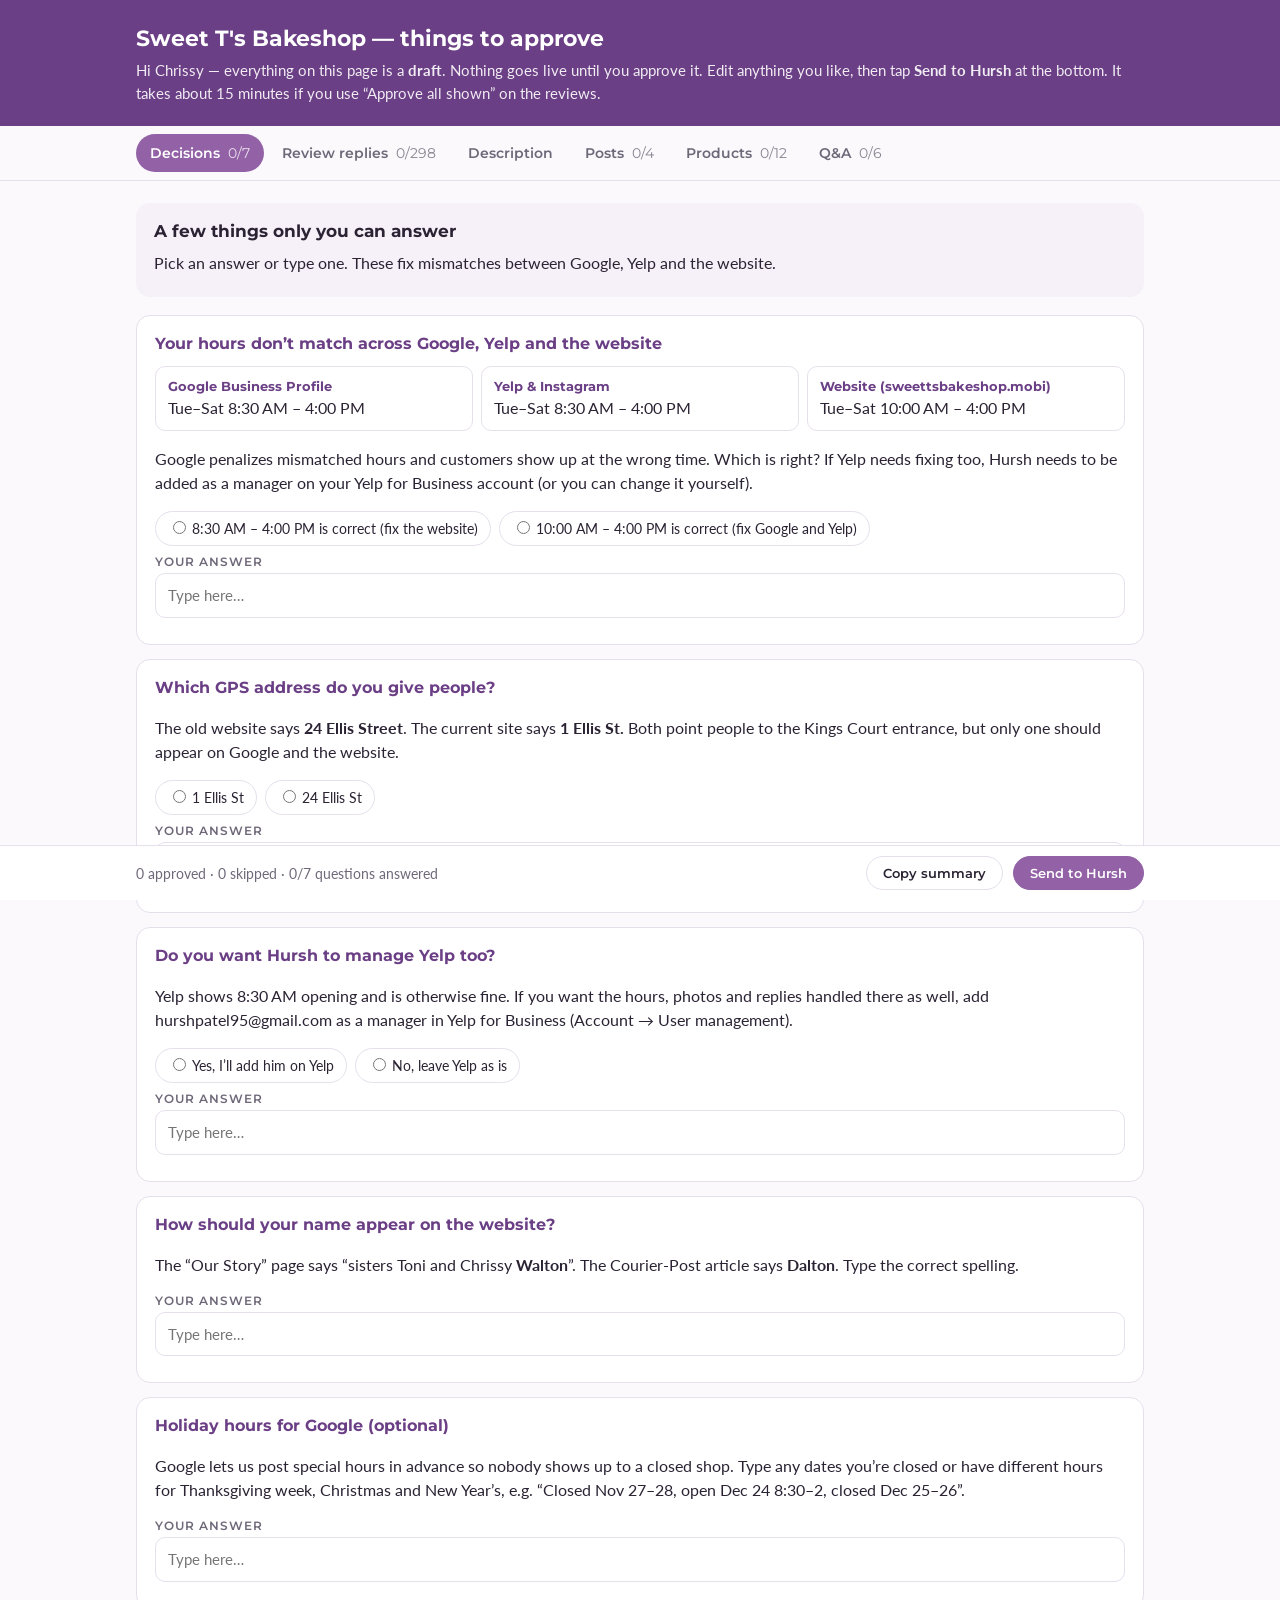
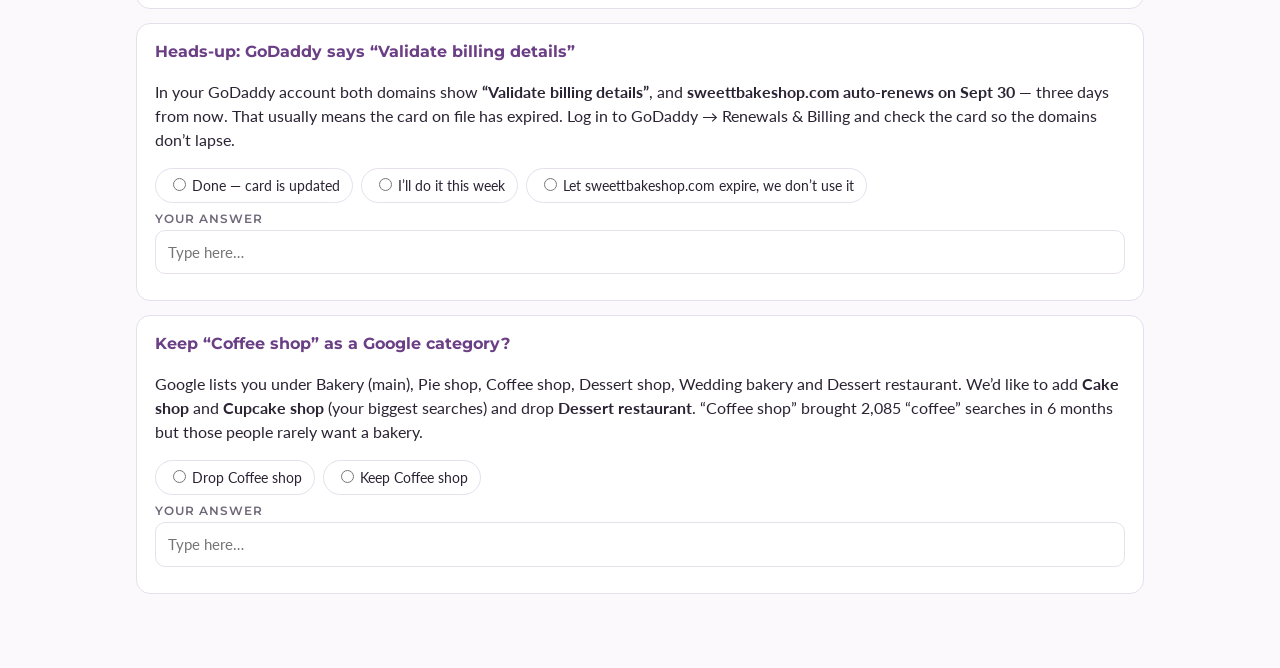
==== index.html @ 3447316a "Sweet T's approvals dashboard" ====
<!DOCTYPE html>
<html lang="en">
<head>
<meta charset="utf-8">
<meta name="viewport" content="width=device-width, initial-scale=1">
<meta name="robots" content="noindex, nofollow">
<title>Sweet T's Approvals</title>
<link rel="preconnect" href="https://fonts.googleapis.com">
<link href="https://fonts.googleapis.com/css2?family=Montserrat:wght@600;700&family=Lato:wght@400;700&display=swap" rel="stylesheet">
<style>
:root{--purple:#9362a6;--purple-dark:#6b3f85;--purple-light:#f6f1f9;--ink:#2b2333;--muted:#6f6879;--line:#e6dfec;--bg:#fbf9fc;--ok:#2e8b57;--warn:#c9781a;--bad:#b23b3b;--card:#fff}
*{box-sizing:border-box}
body{margin:0;background:var(--bg);color:var(--ink);font-family:Lato,system-ui,sans-serif;font-size:16px;line-height:1.5}
header{background:var(--purple-dark);color:#fff;padding:22px 16px}
header .wrap{max-width:1040px;margin:0 auto}
h1{font-family:Montserrat,sans-serif;font-size:22px;margin:0 0 4px}
header p{margin:0;opacity:.9;font-size:15px}
.wrap{max-width:1040px;margin:0 auto;padding:0 16px}
nav.tabs{position:sticky;top:0;background:var(--bg);border-bottom:1px solid var(--line);z-index:5;overflow-x:auto;white-space:nowrap}
nav.tabs .wrap{display:flex;gap:4px;padding:8px 16px}
nav.tabs button{border:0;background:transparent;font:600 14px Montserrat,sans-serif;color:var(--muted);padding:10px 14px;border-radius:999px;cursor:pointer}
nav.tabs button.active{background:var(--purple);color:#fff}
nav.tabs button .n{font-weight:400;opacity:.8;margin-left:4px}
section.panel{display:none;padding:22px 0 60px}
section.panel.active{display:block}
.intro{background:var(--purple-light);border-radius:14px;padding:16px 18px;margin-bottom:18px}
.intro h2{font-family:Montserrat,sans-serif;font-size:17px;margin:0 0 6px}
.intro p{margin:6px 0}
.card{background:var(--card);border:1px solid var(--line);border-radius:14px;padding:16px 18px;margin-bottom:14px;position:relative}
.card.approved{border-color:var(--ok);box-shadow:inset 4px 0 0 var(--ok)}
.card.edited{border-color:var(--purple);box-shadow:inset 4px 0 0 var(--purple)}
.card.skipped{opacity:.55}
.card h3{font-family:Montserrat,sans-serif;font-size:16px;margin:0 0 6px;color:var(--purple-dark)}
.meta{color:var(--muted);font-size:14px;margin-bottom:8px}
.stars{color:#e0a800;letter-spacing:1px}
.review-text{background:#faf8fc;border-left:3px solid var(--line);padding:8px 12px;border-radius:0 8px 8px 0;margin:8px 0 10px;font-size:15px}
label.small{display:block;font:600 12px Montserrat,sans-serif;letter-spacing:.08em;text-transform:uppercase;color:var(--muted);margin:8px 0 4px}
textarea,input[type=text]{width:100%;border:1px solid var(--line);border-radius:10px;padding:10px 12px;font:inherit;font-size:15px;color:var(--ink);background:#fff;resize:vertical}
textarea:focus,input:focus{outline:2px solid var(--purple);border-color:transparent}
.actions{display:flex;flex-wrap:wrap;gap:8px;margin-top:10px;align-items:center}
.btn{border:1px solid var(--line);background:#fff;border-radius:999px;padding:8px 16px;font:600 13px Montserrat,sans-serif;cursor:pointer;color:var(--ink)}
.btn.ok{background:var(--ok);border-color:var(--ok);color:#fff}
.btn.skip{color:var(--muted)}
.btn.primary{background:var(--purple);border-color:var(--purple);color:#fff}
.btn:active{transform:translateY(1px)}
.status{font:600 12px Montserrat,sans-serif;margin-left:auto;color:var(--muted)}
.status.approved{color:var(--ok)}.status.edited{color:var(--purple)}.status.skipped{color:var(--bad)}
.toolbar{display:flex;flex-wrap:wrap;gap:10px;align-items:center;margin:0 0 14px}
.toolbar label{font-size:14px;display:flex;gap:6px;align-items:center}
.pill{display:inline-block;background:var(--purple-light);color:var(--purple-dark);border-radius:999px;padding:2px 10px;font-size:13px;font-weight:700}
.conflict{display:grid;grid-template-columns:1fr;gap:8px;margin:10px 0}
.conflict div{background:#fff;border:1px solid var(--line);border-radius:10px;padding:10px 12px}
.conflict b{display:block;font-family:Montserrat,sans-serif;font-size:13px;color:var(--purple-dark)}
@media(min-width:700px){.conflict{grid-template-columns:repeat(3,1fr)}}
.opts{display:flex;flex-wrap:wrap;gap:8px;margin-top:8px}
.opts label{border:1px solid var(--line);border-radius:999px;padding:6px 12px;cursor:pointer;background:#fff;font-size:14px}
.opts input{margin-right:6px}
footer.sendbar{position:fixed;bottom:0;left:0;right:0;background:#fff;border-top:1px solid var(--line);padding:10px 16px;z-index:6}
footer.sendbar .wrap{display:flex;flex-wrap:wrap;gap:10px;align-items:center}
footer .summary{font-size:14px;color:var(--muted);flex:1;min-width:200px}
.hidden{display:none!important}
.note{font-size:13px;color:var(--muted)}
.price{font-weight:700;color:var(--purple-dark)}
a{color:var(--purple-dark)}
.toast{position:fixed;left:50%;bottom:76px;transform:translateX(-50%);background:var(--ink);color:#fff;padding:10px 16px;border-radius:999px;font-size:14px;opacity:0;transition:opacity .2s;pointer-events:none}
.toast.show{opacity:1}
</style>
</head>
<body>
<header><div class="wrap">
  <h1 id="title">Sweet T's Bakeshop — things to approve</h1>
  <p id="subtitle">Hi Chrissy — everything here is a draft. Nothing goes live until you approve it. Edit anything you want, then tap <b>Send to Hursh</b> at the bottom.</p>
</div></header>

<nav class="tabs"><div class="wrap">
  <button data-tab="decisions" class="active">Decisions <span class="n" id="n-decisions"></span></button>
  <button data-tab="reviews">Review replies <span class="n" id="n-reviews"></span></button>
  <button data-tab="description">Description</button>
  <button data-tab="posts">Posts <span class="n" id="n-posts"></span></button>
  <button data-tab="products">Products <span class="n" id="n-products"></span></button>
  <button data-tab="qna">Q&amp;A <span class="n" id="n-qna"></span></button>
</div></nav>

<main class="wrap">
  <section class="panel active" id="panel-decisions">
    <div class="intro"><h2>A few things only you can answer</h2><p>Pick an answer or type one. These fix mismatches between Google, Yelp and the website.</p></div>
    <div id="decisions"></div>
  </section>

  <section class="panel" id="panel-reviews">
    <div class="intro"><h2>Replies to your Google reviews</h2>
      <p>These customers left a review you haven't answered yet. Each has a short draft reply written the way you already reply. Approve as-is, edit it, or skip it. Nothing is posted until you say so.</p>
      <p class="note">Tip: <b>Approve all shown</b> approves every reply currently on screen; you can still edit or skip individual ones after.</p>
    </div>
    <div class="toolbar">
      <label><input type="checkbox" id="hideRecent" checked> Hide the last 2 months (<span id="recentCount">0</span>)</label>
      <label><input type="checkbox" id="hideDone"> Hide ones I've done</label>
      <span class="pill" id="reviewsShown"></span>
      <button class="btn ok" id="approveAllReviews">Approve all shown</button>
    </div>
    <div id="reviews"></div>
  </section>

  <section class="panel" id="panel-description">
    <div class="intro"><h2>Your Google Business Profile description</h2><p>Google allows 750 characters. The current one is 88. This draft tells people what you actually do and where.</p></div>
    <div id="description"></div>
  </section>

  <section class="panel" id="panel-posts">
    <div class="intro"><h2>First four Google posts</h2><p>Your profile has never had a post. These go up one per week. You'd supply the photo for each.</p></div>
    <div id="posts"></div>
  </section>

  <section class="panel" id="panel-products">
    <div class="intro"><h2>Products on Google</h2><p>These come straight from your online store and show up on your Google listing with a Buy button. Prices and names as they are in the store today.</p></div>
    <div id="products"></div>
  </section>

  <section class="panel" id="panel-qna">
    <div class="intro"><h2>Questions &amp; answers</h2><p>Customers ask these on Google anyway; if you answer first, your answer is the one they see.</p></div>
    <div id="qna"></div>
  </section>
</main>

<footer class="sendbar"><div class="wrap">
  <div class="summary" id="summary">Nothing decided yet.</div>
  <button class="btn" id="copyBtn">Copy summary</button>
  <button class="btn primary" id="sendBtn">Send to Hursh</button>
</div></footer>
<div class="toast" id="toast"></div>

<script>
const STORE_KEY='sweetts-approvals-v1';
let DATA=null; let STATE={};
try{STATE=JSON.parse(localStorage.getItem(STORE_KEY)||'{}')}catch(e){STATE={}}
function save(){try{localStorage.setItem(STORE_KEY,JSON.stringify(STATE))}catch(e){}}
function toast(m){const t=document.getElementById('toast');t.textContent=m;t.classList.add('show');setTimeout(()=>t.classList.remove('show'),1600)}
function esc(s){return (s||'').replace(/[&<>"]/g,c=>({'&':'&amp;','<':'&lt;','>':'&gt;','"':'&quot;'}[c]))}
function stars(n){return '★'.repeat(n)+'☆'.repeat(5-n)}

function setStatus(id,status,text){STATE[id]={status,text:text??STATE[id]?.text};save();render(true)}
function itemCard(id,titleHtml,metaHtml,bodyHtml,draft,opts={}){
  const st=STATE[id]||{};const text=st.text??draft;
  return `<div class="card ${st.status||''}" data-id="${id}">
    <h3>${titleHtml}</h3>${metaHtml?`<div class="meta">${metaHtml}</div>`:''}${bodyHtml||''}
    <label class="small">${opts.label||'Draft'}</label>
    <textarea data-id="${id}" rows="${opts.rows||2}">${esc(text)}</textarea>
    <div class="actions">
      <button class="btn ok" data-act="approve" data-id="${id}">Approve</button>
      <button class="btn skip" data-act="skip" data-id="${id}">Skip</button>
      ${st.status?`<button class="btn" data-act="reset" data-id="${id}">Undo</button>`:''}
      <span class="status ${st.status||''}">${st.status==='approved'?'✓ Approved':st.status==='edited'?'✎ Edited & approved':st.status==='skipped'?'Skipped':''}</span>
    </div></div>`;
}

function render(keepScroll){
  const y=window.scrollY;
  // decisions
  document.getElementById('decisions').innerHTML=DATA.decisions.map(d=>{
    const st=STATE[d.id]||{};
    return `<div class="card ${st.status||''}"><h3>${d.title}</h3>${d.body}
      ${d.options?`<div class="opts">${d.options.map(o=>`<label><input type="radio" name="${d.id}" value="${esc(o)}" ${st.text===o?'checked':''}>${esc(o)}</label>`).join('')}</div>`:''}
      <label class="small">Your answer</label><input type="text" data-id="${d.id}" placeholder="Type here…" value="${esc(st.status?st.text:'')}">
      <div class="actions"><span class="status ${st.status||''}">${st.status?'✓ Answered':''}</span></div></div>`}).join('');
  // reviews
  const hideRecent=document.getElementById('hideRecent').checked, hideDone=document.getElementById('hideDone').checked;
  const cutoff=Date.now()-61*864e5;
  let recent=0, shown=0;
  document.getElementById('reviews').innerHTML=DATA.reviews.map(r=>{
    const isRecent=new Date(r.dateApprox).getTime()>cutoff; if(isRecent)recent++;
    const done=!!(STATE[r.id]||{}).status;
    if((hideRecent&&isRecent)||(hideDone&&done))return '';
    shown++;
    return itemCard(r.id,`${esc(r.name)}`,`<span class="stars">${stars(r.stars)}</span> · ${esc(r.dateText)}`,r.text?`<div class="review-text">${esc(r.text)}</div>`:`<div class="review-text note">(rating only, no text)</div>`,r.draft,{label:'Your reply'});
  }).join('')||'<p class="note">Nothing to show with these filters.</p>';
  document.getElementById('recentCount').textContent=recent;
  document.getElementById('reviewsShown').textContent=shown+' shown of '+DATA.reviews.length;
  // description
  document.getElementById('description').innerHTML=itemCard('description','Business description',`Current: <i>${esc(DATA.description.current)}</i>`,'',DATA.description.draft,{label:'Draft description ('+DATA.description.draft.length+' / 750 characters)',rows:7});
  // posts
  document.getElementById('posts').innerHTML=DATA.posts.map((p,i)=>itemCard(p.id,`Post ${i+1}: ${esc(p.title)}`,`Button: <b>${esc(p.cta)}</b> → ${esc(p.link)} · Photo: ${esc(p.photo)}`,'',p.body,{label:'Post text',rows:4})).join('');
  // products
  document.getElementById('products').innerHTML=DATA.products.map(p=>itemCard(p.id,`${esc(p.name)} <span class="price">${esc(p.price)}</span>`,`Links to: ${esc(p.link)}`,'',p.desc,{label:'Description on Google',rows:2})).join('');
  // qna
  document.getElementById('qna').innerHTML=DATA.qna.map(q=>itemCard(q.id,`Q: ${esc(q.q)}`,'','',q.a,{label:'Your answer',rows:3})).join('');
  // counts
  const cnt=(arr)=>arr.filter(x=>(STATE[x.id]||{}).status).length+'/'+arr.length;
  document.getElementById('n-decisions').textContent=cnt(DATA.decisions);
  document.getElementById('n-reviews').textContent=cnt(DATA.reviews);
  document.getElementById('n-posts').textContent=cnt(DATA.posts);
  document.getElementById('n-products').textContent=cnt(DATA.products);
  document.getElementById('n-qna').textContent=cnt(DATA.qna);
  summary();
  if(keepScroll)window.scrollTo(0,y);
}
function summary(){
  const all=[...DATA.reviews,...DATA.posts,...DATA.products,...DATA.qna,{id:'description'}];
  const a=all.filter(x=>['approved','edited'].includes((STATE[x.id]||{}).status)).length;
  const s=all.filter(x=>(STATE[x.id]||{}).status==='skipped').length;
  const d=DATA.decisions.filter(x=>(STATE[x.id]||{}).status).length;
  document.getElementById('summary').textContent=`${a} approved · ${s} skipped · ${d}/${DATA.decisions.length} questions answered`;
}
function buildReport(){
  const lines=[`Sweet T's approvals — ${new Date().toLocaleString()}`,''];
  lines.push('DECISIONS');DATA.decisions.forEach(d=>{const st=STATE[d.id];lines.push(`- ${d.short}: ${st?.text||'(not answered)'}`)});
  const sec=(name,arr,fmt)=>{lines.push('',name);let any=false;arr.forEach(x=>{const st=STATE[x.id];if(!st?.status)return;any=true;const changed=st.status==='edited';lines.push(`- [${st.status.toUpperCase()}] ${fmt(x)}${changed?`\n    TEXT: ${st.text}`:''}`)});if(!any)lines.push('- (none yet)')};
  sec('DESCRIPTION',[{id:'description',name:'description'}],x=>'description');
  sec('REVIEW REPLIES',DATA.reviews,r=>`${r.id} · ${r.name} (${r.stars}★, ${r.dateText})`);
  sec('POSTS',DATA.posts,p=>p.title);
  sec('PRODUCTS',DATA.products,p=>p.name);
  sec('Q&A',DATA.qna,q=>q.q);
  return lines.join('\n');
}
document.addEventListener('click',e=>{
  const b=e.target.closest('[data-act]');if(!b)return;
  const id=b.dataset.id, ta=document.querySelector(`textarea[data-id="${id}"]`);
  const orig=findDraft(id); const cur=ta?ta.value:undefined;
  if(b.dataset.act==='approve')setStatus(id,(cur!==undefined&&cur.trim()!==orig.trim())?'edited':'approved',cur);
  if(b.dataset.act==='skip')setStatus(id,'skipped',cur);
  if(b.dataset.act==='reset'){delete STATE[id];save();render(true)}
});
document.addEventListener('input',e=>{
  const el=e.target; if(!el.dataset.id)return;
  if(el.tagName==='INPUT'&&el.type==='text'){STATE[el.dataset.id]={status:el.value.trim()?'answered':undefined,text:el.value};save();summary();}
  if(el.tagName==='TEXTAREA'){const st=STATE[el.dataset.id];if(st&&st.status&&st.status!=='skipped'){st.text=el.value;st.status=el.value.trim()===findDraft(el.dataset.id).trim()?'approved':'edited';save()}}
});
document.addEventListener('change',e=>{
  const el=e.target; if(el.type==='radio'){STATE[el.name]={status:'answered',text:el.value};save();render(true)}
});
function findDraft(id){
  if(id==='description')return DATA.description.draft;
  for(const arr of [DATA.reviews,DATA.posts,DATA.products,DATA.qna]){const x=arr.find(i=>i.id===id);if(x)return x.draft??x.body??x.desc??x.a??''}
  return '';
}
document.querySelectorAll('nav.tabs button').forEach(b=>b.addEventListener('click',()=>{
  document.querySelectorAll('nav.tabs button').forEach(x=>x.classList.toggle('active',x===b));
  document.querySelectorAll('section.panel').forEach(p=>p.classList.toggle('active',p.id==='panel-'+b.dataset.tab));
  window.scrollTo(0,0);
}));
document.getElementById('hideRecent').addEventListener('change',()=>render());
document.getElementById('hideDone').addEventListener('change',()=>render());
document.getElementById('approveAllReviews').addEventListener('click',()=>{
  document.querySelectorAll('#reviews .card').forEach(c=>{const id=c.dataset.id;if(!(STATE[id]||{}).status){const ta=c.querySelector('textarea');STATE[id]={status:ta.value.trim()!==findDraft(id).trim()?'edited':'approved',text:ta.value}}});
  save();render(true);toast('Approved everything shown');
});
document.getElementById('copyBtn').addEventListener('click',async()=>{try{await navigator.clipboard.writeText(buildReport());toast('Copied — paste it into a text or email')}catch(e){toast('Copy failed — use Send instead')}});
document.getElementById('sendBtn').addEventListener('click',()=>{
  const body=buildReport();
  const url=`mailto:${DATA.meta.approver_email}?subject=${encodeURIComponent("Sweet T's approvals")}&body=${encodeURIComponent(body)}`;
  if(url.length>7000){navigator.clipboard?.writeText(body);toast('Summary copied — it was too long for email, paste it into a text or email');}
  location.href=url;
});
fetch('data.json?'+Date.now()).then(r=>r.json()).then(d=>{DATA=d;document.getElementById('subtitle').innerHTML=d.meta.greeting||document.getElementById('subtitle').innerHTML;render()}).catch(()=>{document.querySelector('main').innerHTML='<p class="note">Could not load the data file.</p>'});
</script>
</body>
</html>
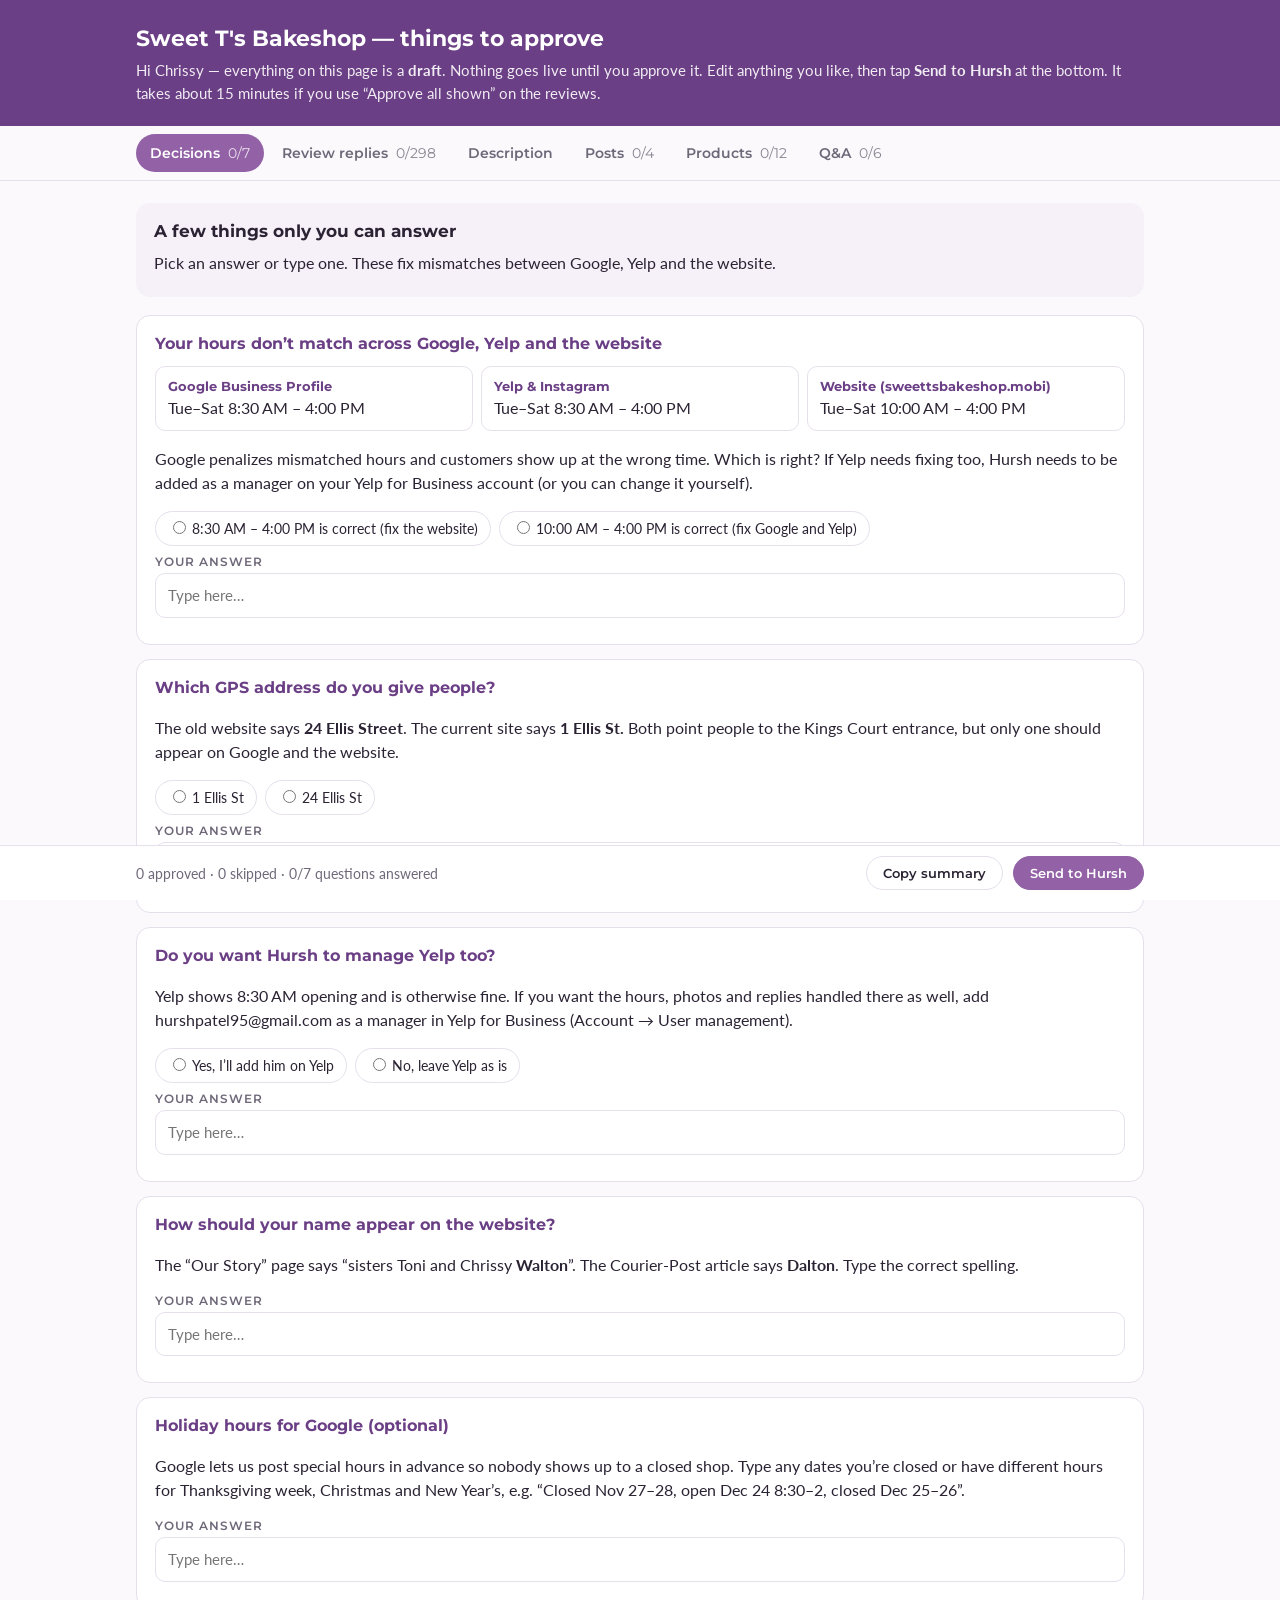
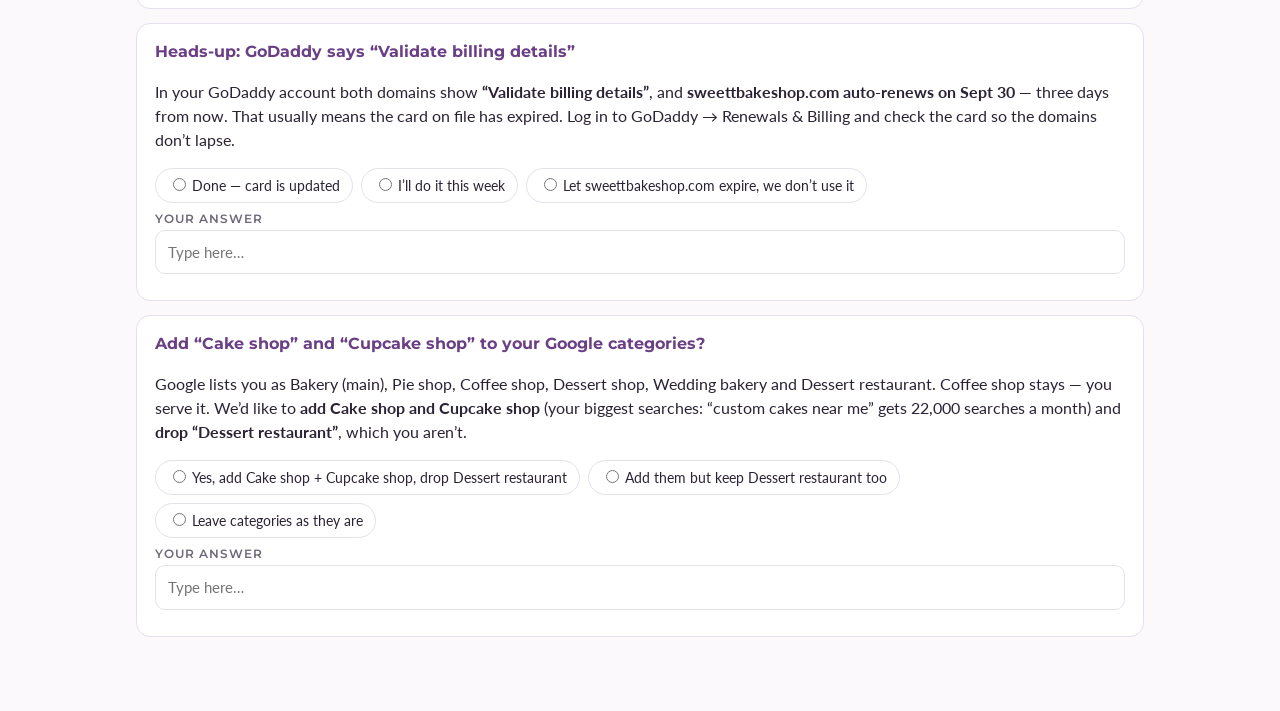
==== commit 6e8a8f8a: "Description towns; show all reviews by default" ====
--- a/index.html
+++ b/index.html
@@ -89,11 +89,11 @@
 
   <section class="panel" id="panel-reviews">
     <div class="intro"><h2>Replies to your Google reviews</h2>
-      <p>These customers left a review you haven't answered yet. Each has a short draft reply written the way you already reply. Approve as-is, edit it, or skip it. Nothing is posted until you say so.</p>
+      <p>These customers left a review you haven't answered yet — including older ones, because Google counts replies to all of them. Each has a short draft reply written the way you already reply, with one specific thing from their review. Approve as-is, edit it, or skip it. Nothing is posted until you say so.</p>
       <p class="note">Tip: <b>Approve all shown</b> approves every reply currently on screen; you can still edit or skip individual ones after.</p>
     </div>
     <div class="toolbar">
-      <label><input type="checkbox" id="hideRecent" checked> Hide the last 2 months (<span id="recentCount">0</span>)</label>
+      <label><input type="checkbox" id="hideRecent"> Only show the last 2 months (<span id="recentCount">0</span>)</label>
       <label><input type="checkbox" id="hideDone"> Hide ones I've done</label>
       <span class="pill" id="reviewsShown"></span>
       <button class="btn ok" id="approveAllReviews">Approve all shown</button>
@@ -169,7 +169,7 @@
   document.getElementById('reviews').innerHTML=DATA.reviews.map(r=>{
     const isRecent=new Date(r.dateApprox).getTime()>cutoff; if(isRecent)recent++;
     const done=!!(STATE[r.id]||{}).status;
-    if((hideRecent&&isRecent)||(hideDone&&done))return '';
+    if((hideRecent&&!isRecent)||(hideDone&&done))return '';
     shown++;
     return itemCard(r.id,`${esc(r.name)}`,`<span class="stars">${stars(r.stars)}</span> · ${esc(r.dateText)}`,r.text?`<div class="review-text">${esc(r.text)}</div>`:`<div class="review-text note">(rating only, no text)</div>`,r.draft,{label:'Your reply'});
   }).join('')||'<p class="note">Nothing to show with these filters.</p>';
